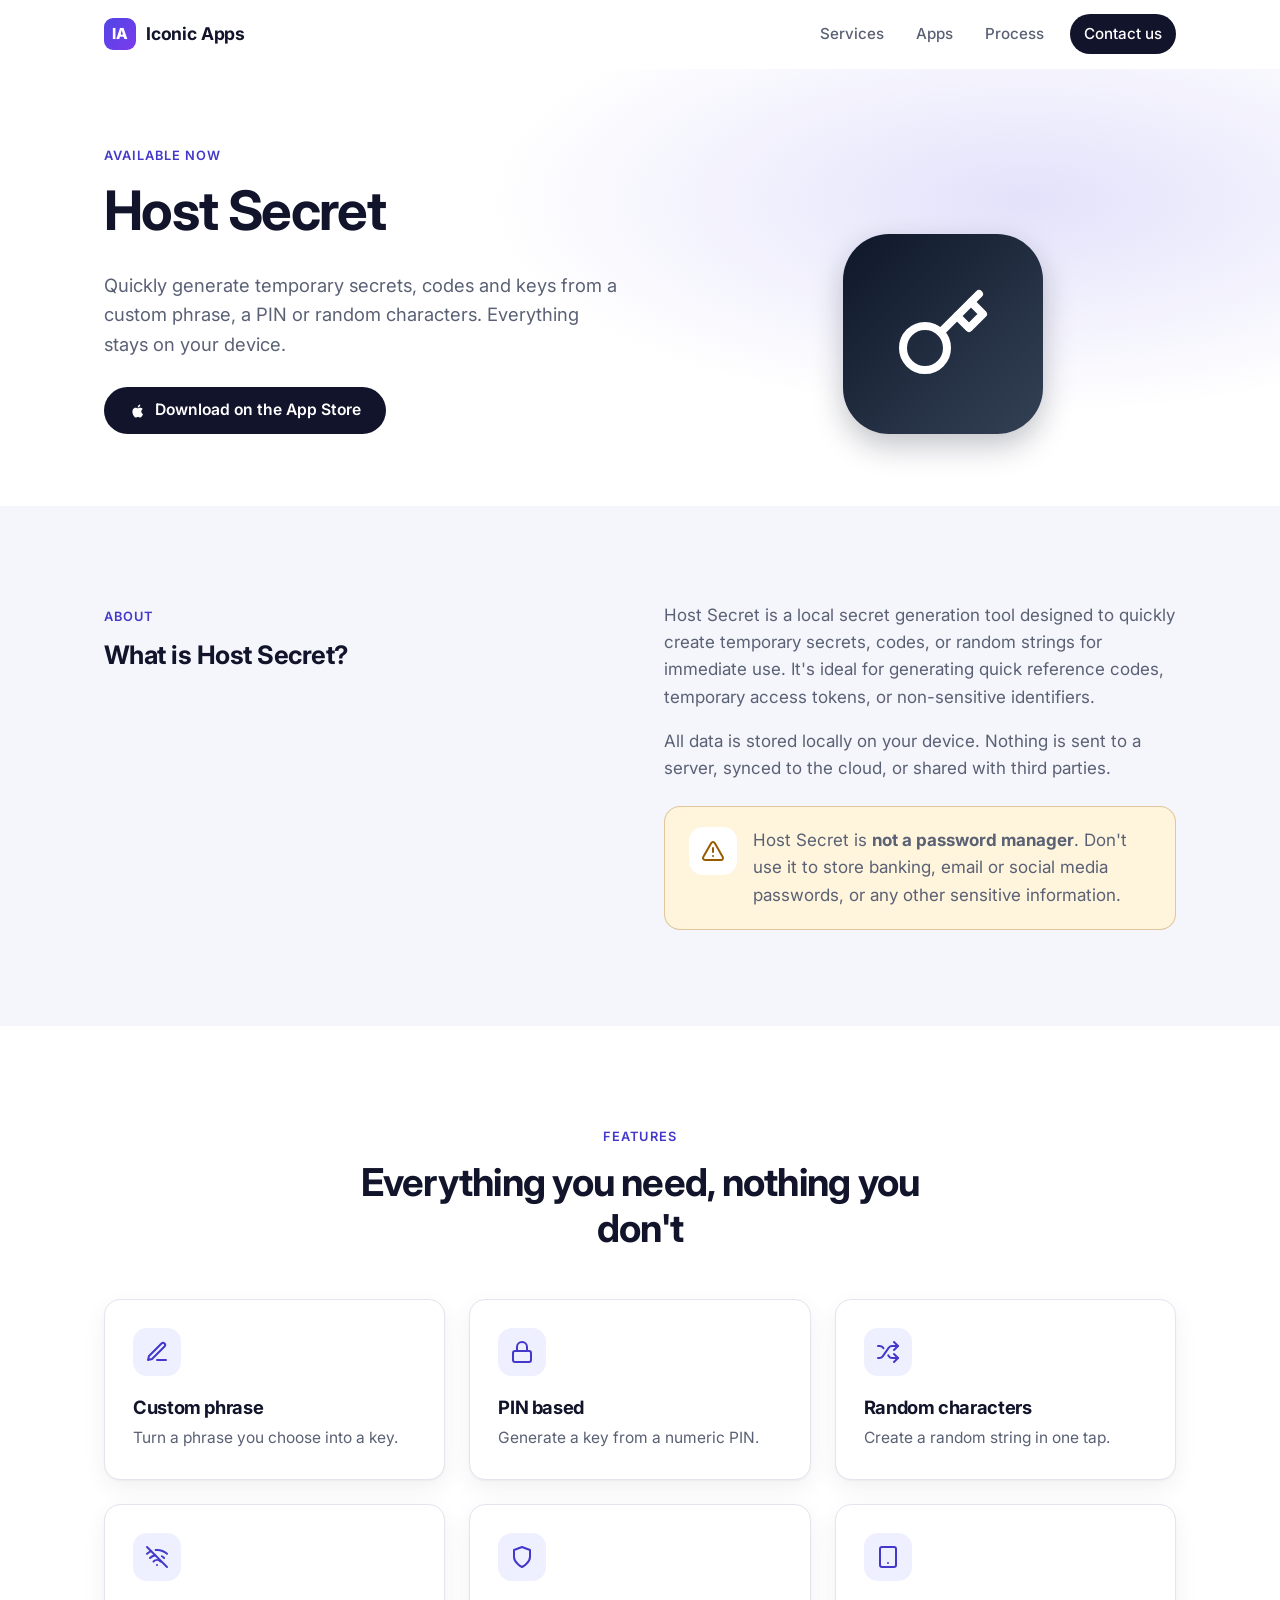
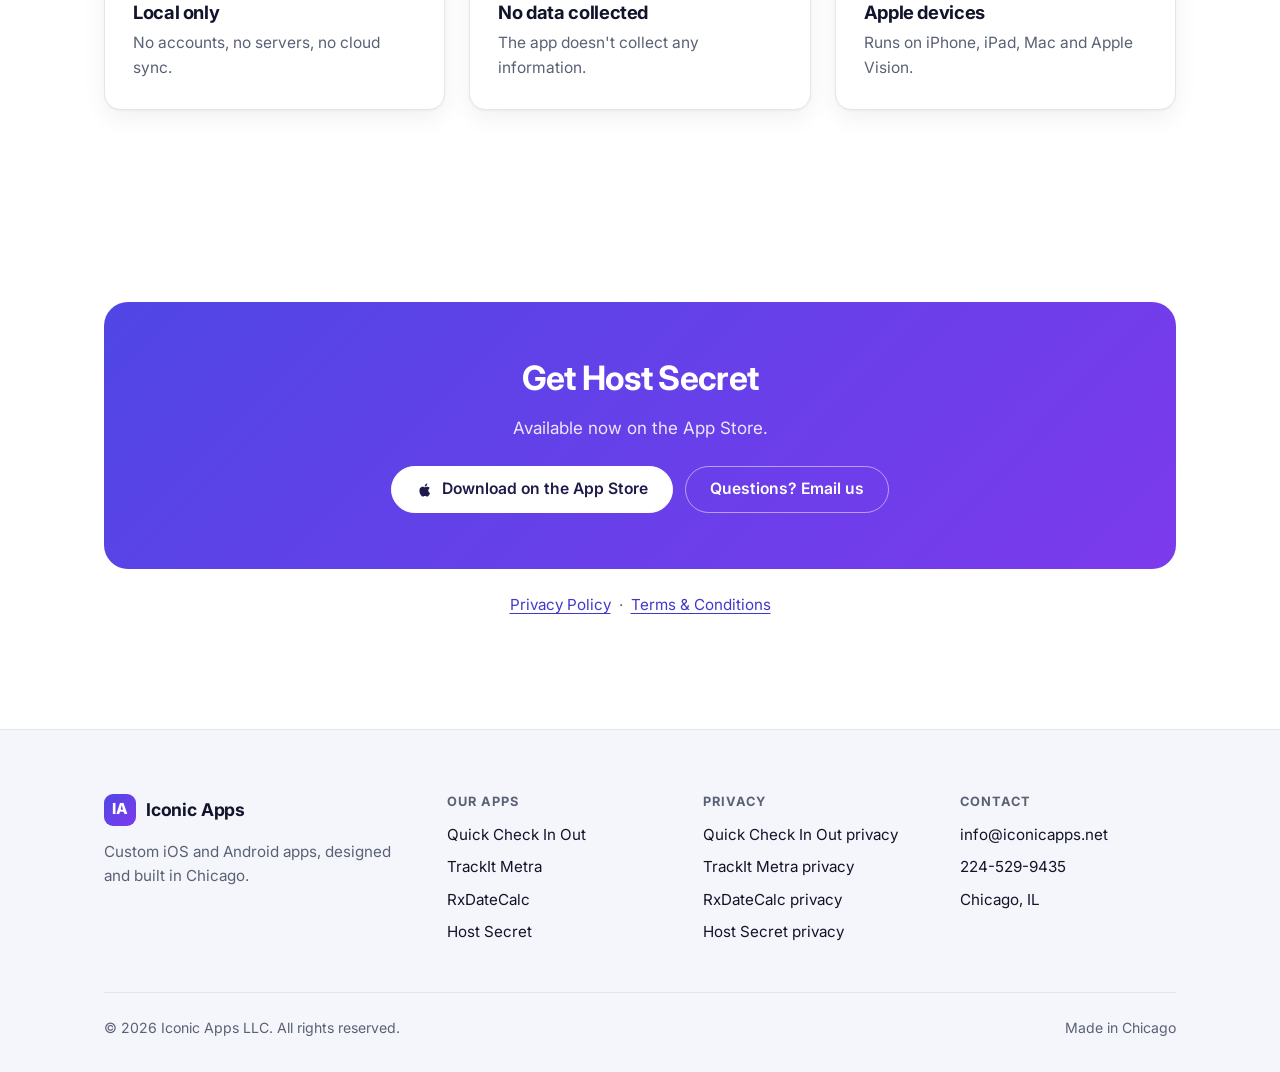
==== hostsecret/index.html @ 909935a1 "Updated site with quick check in" ====
<!DOCTYPE html>
<html lang="en">
<head>
  <meta charset="UTF-8">
  <meta name="viewport" content="width=device-width, initial-scale=1">
  <title>Host Secret | Iconic Apps</title>
  <meta name="description" content="Generate temporary keys from a phrase, a PIN or random characters, all on your device.">
  <link rel="canonical" href="https://iconicapps.net/hostsecret/">
  <meta property="og:type" content="website">
  <meta property="og:site_name" content="Iconic Apps">
  <meta property="og:title" content="Host Secret | Iconic Apps">
  <meta property="og:description" content="Generate temporary keys from a phrase, a PIN or random characters, all on your device.">
  <meta property="og:url" content="https://iconicapps.net/hostsecret/">
  <meta name="theme-color" content="#5046e5">
  <link rel="icon" href="../img/favicon.ico" sizes="any">
  <link rel="icon" type="image/png" sizes="32x32" href="../img/favicon-32x32.png">
  <link rel="apple-touch-icon" href="../img/apple-touch-icon.png">
  <link rel="preconnect" href="https://fonts.googleapis.com">
  <link rel="preconnect" href="https://fonts.gstatic.com" crossorigin>
  <link rel="stylesheet" href="https://fonts.googleapis.com/css2?family=Inter:wght@400;500;600;700;800&display=swap">
  <link rel="stylesheet" href="../css/site.css">
</head>
<body>
  <a class="skip-link" href="#main">Skip to content</a>
  <header class="site-header">
    <div class="container nav">
      <a class="brand" href="../index.html" aria-label="Iconic Apps home">
        <span class="brand-mark" aria-hidden="true">IA</span>
        <span>Iconic Apps</span>
      </a>
      <button class="nav-toggle" type="button" aria-expanded="false" aria-controls="nav-links" aria-label="Menu">
        <svg viewBox="0 0 24 24" fill="none" stroke="currentColor" stroke-width="2" stroke-linecap="round" stroke-linejoin="round" aria-hidden="true"><path d="M4 6h16M4 12h16M4 18h16"/></svg>
      </button>
      <ul class="nav-links" id="nav-links">
        <li><a href="../index.html#services">Services</a></li>
        <li><a href="../index.html#apps">Apps</a></li>
        <li><a href="../index.html#process">Process</a></li>
        <li class="nav-cta"><a href="../index.html#contact">Contact us</a></li>
      </ul>
    </div>
  </header>

  <main id="main">
    <section class="app-hero">
      <div class="container app-hero-grid">
        <div class="app-hero-copy">
          <span class="eyebrow">Available now</span>
          <h1>Host Secret</h1>
          <p class="lede">Quickly generate temporary secrets, codes and keys from a custom phrase, a PIN or random characters. Everything stays on your device.</p>
          <div class="btn-row">
          <a class="btn btn-dark" href="https://apps.apple.com/us/app/id6751931282"><svg viewBox="0 0 24 24" fill="currentColor" aria-hidden="true"><path d="M16.37 12.6c-.02-2.2 1.8-3.26 1.88-3.31-1.03-1.5-2.62-1.7-3.18-1.73-1.35-.14-2.65.8-3.33.8-.69 0-1.75-.78-2.88-.76-1.48.02-2.85.86-3.61 2.19-1.54 2.67-.39 6.62 1.11 8.79.73 1.06 1.6 2.25 2.75 2.2 1.1-.04 1.52-.71 2.85-.71 1.33 0 1.71.71 2.88.69 1.19-.02 1.94-1.08 2.67-2.14.84-1.23 1.19-2.42 1.2-2.48-.03-.01-2.3-.88-2.34-3.54zM14.18 6.13c.61-.74 1.02-1.76.91-2.78-.88.04-1.94.59-2.57 1.32-.56.65-1.06 1.69-.93 2.69.98.08 1.98-.5 2.59-1.23z"/></svg> Download on the App Store</a>
          </div>
        </div>
        <div class="app-hero-visual">
          <span class="app-icon-tile tile-hostsecret"><svg viewBox="0 0 24 24" fill="none" stroke="currentColor" stroke-width="2" stroke-linecap="round" stroke-linejoin="round" aria-hidden="true"><circle cx="7.5" cy="15.5" r="5.5"/><path d="m21 2-9.6 9.6"/><path d="m15.5 7.5 3 3L22 7l-3-3"/></svg></span>
        </div>
      </div>
    </section>

    <section class="section section-soft" id="about">
      <div class="container">
        <div class="grid grid-2" style="gap:48px">
          <div>
            <span class="eyebrow">About</span>
            <h2>What is Host Secret?</h2>
          </div>
          <div style="color:var(--muted)">
            <p>Host Secret is a local secret generation tool designed to quickly create temporary secrets, codes, or random strings for immediate use. It's ideal for generating quick reference codes, temporary access tokens, or non-sensitive identifiers.</p>
            <p>All data is stored locally on your device. Nothing is sent to a server, synced to the cloud, or shared with third parties.</p>
          <div class="callout callout-warn" style="margin-top:24px">
            <span class="icon-badge"><svg viewBox="0 0 24 24" fill="none" stroke="currentColor" stroke-width="2" stroke-linecap="round" stroke-linejoin="round" aria-hidden="true"><path d="m21.73 18-8-14a2 2 0 0 0-3.48 0l-8 14A2 2 0 0 0 4 21h16a2 2 0 0 0 1.73-3"/><path d="M12 9v4M12 17h.01"/></svg></span>
            <p>Host Secret is <strong>not a password manager</strong>. Don't use it to store banking, email or social media passwords, or any other sensitive information.</p>
          </div>
          </div>
        </div>
      </div>
    </section>

    <section class="section" id="features">
      <div class="container">
        <div class="section-head">
          <span class="eyebrow">Features</span>
          <h2>Everything you need, nothing you don't</h2>
        </div>
        <div class="grid grid-3">
          <div class="card">
            <div class="icon-badge"><svg viewBox="0 0 24 24" fill="none" stroke="currentColor" stroke-width="2" stroke-linecap="round" stroke-linejoin="round" aria-hidden="true"><path d="M12 20h9"/><path d="M16.5 3.5a2.12 2.12 0 0 1 3 3L7 19l-4 1 1-4Z"/></svg></div>
            <h3>Custom phrase</h3>
            <p>Turn a phrase you choose into a key.</p>
          </div>
          <div class="card">
            <div class="icon-badge"><svg viewBox="0 0 24 24" fill="none" stroke="currentColor" stroke-width="2" stroke-linecap="round" stroke-linejoin="round" aria-hidden="true"><rect x="3" y="11" width="18" height="11" rx="2"/><path d="M7 11V7a5 5 0 0 1 10 0v4"/></svg></div>
            <h3>PIN based</h3>
            <p>Generate a key from a numeric PIN.</p>
          </div>
          <div class="card">
            <div class="icon-badge"><svg viewBox="0 0 24 24" fill="none" stroke="currentColor" stroke-width="2" stroke-linecap="round" stroke-linejoin="round" aria-hidden="true"><path d="M2 18h1.4c1.3 0 2.5-.6 3.3-1.7l6.1-8.6c.7-1.1 2-1.7 3.3-1.7H22"/><path d="m18 2 4 4-4 4"/><path d="M2 6h1.9c1.5 0 2.9.9 3.6 2.2"/><path d="M22 18h-5.9c-1.3 0-2.6-.7-3.3-1.8l-.5-.8"/><path d="m18 14 4 4-4 4"/></svg></div>
            <h3>Random characters</h3>
            <p>Create a random string in one tap.</p>
          </div>
          <div class="card">
            <div class="icon-badge"><svg viewBox="0 0 24 24" fill="none" stroke="currentColor" stroke-width="2" stroke-linecap="round" stroke-linejoin="round" aria-hidden="true"><path d="M2 2l20 20"/><path d="M8.5 16.5a5 5 0 0 1 7 0"/><path d="M2 8.82a15 15 0 0 1 4.17-2.65"/><path d="M10.66 5c4.01-.36 8.14.9 11.34 3.76"/><path d="M16.85 11.25a10 10 0 0 1 2.22 1.68"/><path d="M5 13a10 10 0 0 1 5.24-2.76"/><path d="M12 20h.01"/></svg></div>
            <h3>Local only</h3>
            <p>No accounts, no servers, no cloud sync.</p>
          </div>
          <div class="card">
            <div class="icon-badge"><svg viewBox="0 0 24 24" fill="none" stroke="currentColor" stroke-width="2" stroke-linecap="round" stroke-linejoin="round" aria-hidden="true"><path d="M12 22s8-4 8-10V5l-8-3-8 3v7c0 6 8 10 8 10z"/></svg></div>
            <h3>No data collected</h3>
            <p>The app doesn't collect any information.</p>
          </div>
          <div class="card">
            <div class="icon-badge"><svg viewBox="0 0 24 24" fill="none" stroke="currentColor" stroke-width="2" stroke-linecap="round" stroke-linejoin="round" aria-hidden="true"><rect x="4" y="2" width="16" height="20" rx="2"/><path d="M12 18h.01"/></svg></div>
            <h3>Apple devices</h3>
            <p>Runs on iPhone, iPad, Mac and Apple Vision.</p>
          </div>
        </div>
      </div>
    </section>

    <section class="section" id="download">
      <div class="container">
        <div class="cta-band">
          <h2>Get Host Secret</h2>
          <p>Available now on the App Store.</p>
          <div class="btn-row">
            <a class="btn btn-secondary" href="https://apps.apple.com/us/app/id6751931282"><svg viewBox="0 0 24 24" fill="currentColor" aria-hidden="true"><path d="M16.37 12.6c-.02-2.2 1.8-3.26 1.88-3.31-1.03-1.5-2.62-1.7-3.18-1.73-1.35-.14-2.65.8-3.33.8-.69 0-1.75-.78-2.88-.76-1.48.02-2.85.86-3.61 2.19-1.54 2.67-.39 6.62 1.11 8.79.73 1.06 1.6 2.25 2.75 2.2 1.1-.04 1.52-.71 2.85-.71 1.33 0 1.71.71 2.88.69 1.19-.02 1.94-1.08 2.67-2.14.84-1.23 1.19-2.42 1.2-2.48-.03-.01-2.3-.88-2.34-3.54zM14.18 6.13c.61-.74 1.02-1.76.91-2.78-.88.04-1.94.59-2.57 1.32-.56.65-1.06 1.69-.93 2.69.98.08 1.98-.5 2.59-1.23z"/></svg> Download on the App Store</a>
            <a class="btn btn-ghost" href="mailto:info@iconicapps.net?subject=Host%20Secret%20support">Questions? Email us</a>
          </div>
        </div>
        <p style="text-align:center;margin-top:24px;color:var(--muted);font-size:0.95rem">
          <a href="privacy-policy.html">Privacy Policy</a> &nbsp;·&nbsp; <a href="terms-and-conditions.html">Terms &amp; Conditions</a>
        </p>
      </div>
    </section>
  </main>

  <footer class="site-footer">
    <div class="container">
      <div class="footer-grid">
        <div class="footer-brand">
          <a class="brand" href="../index.html">
            <span class="brand-mark" aria-hidden="true">IA</span>
            <span>Iconic Apps</span>
          </a>
          <p>Custom iOS and Android apps, designed and built in Chicago.</p>
        </div>
        <div>
          <h2>Our apps</h2>
          <ul>
          <li><a href="../quick-check-in-out/index.html">Quick Check In Out</a></li>
          <li><a href="../trackit-metra/index.html">TrackIt Metra</a></li>
          <li><a href="../rxdatecalc/index.html">RxDateCalc</a></li>
          <li><a href="../hostsecret/index.html">Host Secret</a></li>
          </ul>
        </div>
        <div>
          <h2>Privacy</h2>
          <ul>
          <li><a href="../quick-check-in-out/privacy-policy.html">Quick Check In Out privacy</a></li>
          <li><a href="../trackit-metra/privacy-policy.html">TrackIt Metra privacy</a></li>
          <li><a href="../rxdatecalc/privacy-policy.html">RxDateCalc privacy</a></li>
          <li><a href="../hostsecret/privacy-policy.html">Host Secret privacy</a></li>
          </ul>
        </div>
        <div>
          <h2>Contact</h2>
          <ul>
            <li><a href="mailto:info@iconicapps.net">info@iconicapps.net</a></li>
            <li><a href="tel:+12245299435">224-529-9435</a></li>
            <li>Chicago, IL</li>
          </ul>
        </div>
      </div>
      <div class="footer-bottom">
        <span>&copy; <span data-year>2026</span> Iconic Apps LLC. All rights reserved.</span>
        <span>Made in Chicago</span>
      </div>
    </div>
  </footer>

  <script src="../js/site.js"></script>
</body>
</html>
---- css/site.css ----
/* Iconic Apps — shared site styles */

:root {
  --bg: #ffffff;
  --bg-soft: #f5f6fb;
  --surface: #ffffff;
  --text: #11142a;
  --muted: #5a6175;
  --border: #e3e5ef;
  --brand: #5046e5;
  --brand-2: #7c3aed;
  --brand-ink: #ffffff;
  --brand-soft: #eef0ff;
  --brand-text: #4338ca;
  --success: #15803d;
  --success-soft: #e8f6ed;
  --warn: #9a5b00;
  --warn-soft: #fff4dc;
  --shadow: 0 1px 2px rgba(17, 20, 42, 0.04), 0 8px 24px rgba(17, 20, 42, 0.06);
  --shadow-lg: 0 2px 4px rgba(17, 20, 42, 0.05), 0 20px 48px rgba(17, 20, 42, 0.12);
  --radius: 16px;
  --radius-sm: 10px;
  --container: 1120px;
  --header-h: 68px;
  color-scheme: light;
}

@media (prefers-color-scheme: dark) {
  :root {
    --bg: #0b0d16;
    --bg-soft: #10131f;
    --surface: #151a29;
    --text: #e9ebf4;
    --muted: #a3aac0;
    --border: #262c40;
    --brand: #7c7cff;
    --brand-2: #a78bfa;
    --brand-ink: #0b0d16;
    --brand-soft: #1d2142;
    --brand-text: #a5a8ff;
    --success: #4ade80;
    --success-soft: #11291c;
    --warn: #fbbf24;
    --warn-soft: #2c2210;
    --shadow: 0 1px 2px rgba(0, 0, 0, 0.3), 0 8px 24px rgba(0, 0, 0, 0.25);
    --shadow-lg: 0 2px 4px rgba(0, 0, 0, 0.3), 0 20px 48px rgba(0, 0, 0, 0.4);
    color-scheme: dark;
  }
}

*,
*::before,
*::after {
  box-sizing: border-box;
}

html {
  scroll-behavior: smooth;
  scroll-padding-top: calc(var(--header-h) + 16px);
  -webkit-text-size-adjust: 100%;
}

@media (prefers-reduced-motion: reduce) {
  html { scroll-behavior: auto; }
  *, *::before, *::after { transition: none !important; animation: none !important; }
}

body {
  margin: 0;
  background: var(--bg);
  color: var(--text);
  font-family: "Inter", -apple-system, BlinkMacSystemFont, "Segoe UI", Roboto, "Helvetica Neue", Arial, sans-serif;
  font-size: 17px;
  line-height: 1.6;
  -webkit-font-smoothing: antialiased;
}

img { max-width: 100%; display: block; }

a { color: var(--brand-text); text-decoration-thickness: 1px; text-underline-offset: 3px; }
a:hover { color: var(--brand); }

h1, h2, h3, h4 {
  line-height: 1.2;
  letter-spacing: -0.02em;
  margin: 0 0 0.5em;
  font-weight: 700;
}

p { margin: 0 0 1em; }

.container {
  width: 100%;
  max-width: var(--container);
  margin: 0 auto;
  padding: 0 24px;
}

@media (max-width: 600px) {
  .container { padding: 0 16px; }
}

.skip-link {
  position: absolute;
  left: -9999px;
  top: 8px;
  z-index: 100;
  background: var(--surface);
  padding: 8px 14px;
  border-radius: 8px;
}
.skip-link:focus { left: 16px; }

:focus-visible {
  outline: 2px solid var(--brand);
  outline-offset: 3px;
  border-radius: 4px;
}

/* ---------- Header ---------- */

.site-header {
  position: sticky;
  top: 0;
  z-index: 50;
  background: color-mix(in srgb, var(--bg) 85%, transparent);
  backdrop-filter: saturate(180%) blur(14px);
  -webkit-backdrop-filter: saturate(180%) blur(14px);
  border-bottom: 1px solid transparent;
  transition: border-color 0.2s ease;
}
.site-header.is-scrolled { border-bottom-color: var(--border); }

.nav {
  display: flex;
  align-items: center;
  justify-content: space-between;
  height: var(--header-h);
  gap: 16px;
}

.brand {
  display: inline-flex;
  align-items: center;
  gap: 10px;
  font-weight: 700;
  font-size: 1.1rem;
  letter-spacing: -0.01em;
  color: var(--text);
  text-decoration: none;
}
.brand:hover { color: var(--text); }

.brand-mark {
  width: 32px;
  height: 32px;
  border-radius: 9px;
  background: linear-gradient(135deg, var(--brand), var(--brand-2));
  display: grid;
  place-items: center;
  color: #fff;
  font-size: 0.95rem;
  font-weight: 800;
}

.nav-links {
  display: flex;
  align-items: center;
  gap: 4px;
  list-style: none;
  margin: 0;
  padding: 0;
}

.nav-links a {
  display: block;
  padding: 8px 14px;
  border-radius: 999px;
  color: var(--muted);
  font-weight: 500;
  font-size: 0.95rem;
  text-decoration: none;
  transition: color 0.15s ease, background 0.15s ease;
}
.nav-links a:hover,
.nav-links a[aria-current="page"] { color: var(--text); background: var(--bg-soft); }

.nav-links .nav-cta a {
  background: var(--text);
  color: var(--bg);
  margin-left: 8px;
}
.nav-links .nav-cta a:hover { background: var(--brand); color: #fff; }

.nav-toggle {
  display: none;
  width: 44px;
  height: 44px;
  border: 1px solid var(--border);
  border-radius: 12px;
  background: var(--surface);
  color: var(--text);
  cursor: pointer;
  place-items: center;
}
.nav-toggle svg { width: 20px; height: 20px; }

@media (max-width: 760px) {
  .nav-toggle { display: grid; }
  .nav-links {
    display: none;
    position: absolute;
    top: var(--header-h);
    left: 0;
    right: 0;
    flex-direction: column;
    align-items: stretch;
    gap: 2px;
    padding: 12px 16px 20px;
    background: var(--bg);
    border-bottom: 1px solid var(--border);
    box-shadow: var(--shadow);
  }
  .nav-links.is-open { display: flex; }
  .nav-links a { padding: 12px 14px; border-radius: 10px; }
  .nav-links .nav-cta a { margin: 8px 0 0; text-align: center; }
}

/* ---------- Buttons ---------- */

.btn {
  display: inline-flex;
  align-items: center;
  justify-content: center;
  gap: 8px;
  padding: 13px 24px;
  border-radius: 999px;
  border: 1px solid transparent;
  font: inherit;
  font-weight: 600;
  font-size: 0.98rem;
  line-height: 1.2;
  text-decoration: none;
  cursor: pointer;
  transition: transform 0.15s ease, box-shadow 0.15s ease, background 0.15s ease, color 0.15s ease;
}
.btn svg { width: 18px; height: 18px; flex-shrink: 0; }
.btn:hover { transform: translateY(-1px); }

.btn-primary {
  background: linear-gradient(135deg, var(--brand), var(--brand-2));
  color: #fff;
  box-shadow: 0 6px 20px color-mix(in srgb, var(--brand) 35%, transparent);
}
.btn-primary:hover { color: #fff; box-shadow: 0 10px 28px color-mix(in srgb, var(--brand) 45%, transparent); }

.btn-secondary {
  background: var(--surface);
  color: var(--text);
  border-color: var(--border);
}
.btn-secondary:hover { color: var(--text); border-color: var(--muted); }

.btn-dark {
  background: var(--text);
  color: var(--bg);
}
.btn-dark:hover { color: var(--bg); }

.btn[aria-disabled="true"] {
  background: var(--bg-soft);
  color: var(--muted);
  border-color: var(--border);
  box-shadow: none;
  cursor: default;
  transform: none;
}

.btn-row { display: flex; flex-wrap: wrap; gap: 12px; }

/* ---------- Sections ---------- */

.section { padding: 96px 0; }
.section-soft { background: var(--bg-soft); }

@media (max-width: 600px) {
  .section { padding: 64px 0; }
}

.section-head {
  max-width: 640px;
  margin: 0 auto 48px;
  text-align: center;
}
.section-head h2 { font-size: clamp(1.8rem, 3.5vw, 2.4rem); }
.section-head p { color: var(--muted); font-size: 1.08rem; margin: 0; }

.eyebrow {
  display: inline-block;
  font-size: 0.8rem;
  font-weight: 600;
  letter-spacing: 0.08em;
  text-transform: uppercase;
  color: var(--brand-text);
  margin-bottom: 12px;
}

.grid { display: grid; gap: 24px; }
.grid-2 { grid-template-columns: repeat(2, minmax(0, 1fr)); }
.grid-3 { grid-template-columns: repeat(3, minmax(0, 1fr)); }
.grid-4 { grid-template-columns: repeat(4, minmax(0, 1fr)); }

@media (max-width: 960px) {
  .grid-3, .grid-4 { grid-template-columns: repeat(2, minmax(0, 1fr)); }
}
@media (max-width: 600px) {
  .grid-2, .grid-3, .grid-4 { grid-template-columns: minmax(0, 1fr); }
}

.card {
  background: var(--surface);
  border: 1px solid var(--border);
  border-radius: var(--radius);
  padding: 28px;
  box-shadow: var(--shadow);
}
.card h3 { font-size: 1.15rem; margin-bottom: 8px; }
.card p { color: var(--muted); font-size: 0.97rem; margin: 0; }

.icon-badge {
  width: 48px;
  height: 48px;
  border-radius: 14px;
  background: var(--brand-soft);
  color: var(--brand-text);
  display: grid;
  place-items: center;
  margin-bottom: 20px;
}
.icon-badge svg { width: 24px; height: 24px; }

/* ---------- Hero (home) ---------- */

.hero {
  position: relative;
  overflow: hidden;
  padding: 96px 0 104px;
  text-align: center;
}
.hero::before {
  content: "";
  position: absolute;
  inset: -40% -10% auto;
  height: 120%;
  background:
    radial-gradient(40% 50% at 30% 40%, color-mix(in srgb, var(--brand) 22%, transparent), transparent 70%),
    radial-gradient(35% 45% at 72% 35%, color-mix(in srgb, var(--brand-2) 20%, transparent), transparent 70%);
  z-index: -1;
  pointer-events: none;
}

.hero h1 {
  font-size: clamp(2.4rem, 6vw, 4rem);
  letter-spacing: -0.035em;
  max-width: 820px;
  margin: 0 auto 20px;
}
.hero h1 .accent {
  background: linear-gradient(135deg, var(--brand), var(--brand-2));
  -webkit-background-clip: text;
  background-clip: text;
  color: transparent;
}
.hero .lede {
  font-size: clamp(1.05rem, 2vw, 1.25rem);
  color: var(--muted);
  max-width: 620px;
  margin: 0 auto 36px;
}
.hero .btn-row { justify-content: center; }

.pill {
  display: inline-flex;
  align-items: center;
  gap: 8px;
  padding: 6px 14px 6px 8px;
  margin-bottom: 24px;
  border: 1px solid var(--border);
  border-radius: 999px;
  background: var(--surface);
  font-size: 0.88rem;
  color: var(--muted);
  text-decoration: none;
}
.pill:hover { color: var(--text); }
.pill .dot {
  background: var(--brand-soft);
  color: var(--brand-text);
  border-radius: 999px;
  padding: 2px 10px;
  font-weight: 600;
  font-size: 0.8rem;
}

.platforms {
  display: flex;
  justify-content: center;
  flex-wrap: wrap;
  gap: 8px 28px;
  margin-top: 56px;
  color: var(--muted);
  font-size: 0.92rem;
}
.platforms span { display: inline-flex; align-items: center; gap: 8px; }
.platforms svg { width: 18px; height: 18px; }

/* ---------- App cards ---------- */

.app-card {
  display: flex;
  flex-direction: column;
  background: var(--surface);
  border: 1px solid var(--border);
  border-radius: var(--radius);
  overflow: hidden;
  box-shadow: var(--shadow);
  color: inherit;
  text-decoration: none;
  transition: transform 0.2s ease, box-shadow 0.2s ease;
}
.app-card:hover { transform: translateY(-4px); box-shadow: var(--shadow-lg); color: inherit; }

.app-media {
  position: relative;
  height: 220px;
  overflow: hidden;
  background: linear-gradient(160deg, var(--brand-soft), var(--bg-soft));
  display: flex;
  justify-content: center;
}
.app-media .shot {
  width: 150px;
  height: auto;
  margin-top: 28px;
  border-radius: 20px 20px 0 0;
  box-shadow: 0 12px 30px rgba(17, 20, 42, 0.25);
  transition: transform 0.3s ease;
}
.app-card:hover .shot { transform: translateY(-6px); }

.app-media .app-icon-lg {
  align-self: center;
  width: 104px;
  height: 104px;
  border-radius: 24px;
  box-shadow: 0 12px 30px rgba(17, 20, 42, 0.25);
}

.app-icon-tile {
  align-self: center;
  width: 104px;
  height: 104px;
  border-radius: 24px;
  display: grid;
  place-items: center;
  color: #fff;
  box-shadow: 0 12px 30px rgba(17, 20, 42, 0.25);
}
.app-icon-tile svg { width: 52px; height: 52px; }
.tile-hostsecret { background: linear-gradient(135deg, #0f172a, #334155); }

.app-body { padding: 22px 24px 24px; display: flex; flex-direction: column; flex: 1; }
.app-body h3 { font-size: 1.15rem; margin-bottom: 6px; }
.app-body p { color: var(--muted); font-size: 0.95rem; margin: 0 0 16px; }

.app-meta {
  margin-top: auto;
  display: flex;
  flex-wrap: wrap;
  gap: 6px;
}

.tag {
  display: inline-block;
  font-size: 0.75rem;
  font-weight: 600;
  padding: 3px 10px;
  border-radius: 999px;
  background: var(--bg-soft);
  color: var(--muted);
  border: 1px solid var(--border);
}
.tag-new { background: var(--brand-soft); color: var(--brand-text); border-color: transparent; }
.tag-soon { background: var(--warn-soft); color: var(--warn); border-color: transparent; }

.app-card .status {
  position: absolute;
  top: 14px;
  left: 14px;
}

/* ---------- Process ---------- */

.steps { counter-reset: step; }
.step { position: relative; padding-top: 8px; }
.step::before {
  counter-increment: step;
  content: "0" counter(step);
  display: block;
  font-size: 0.85rem;
  font-weight: 700;
  color: var(--brand-text);
  margin-bottom: 12px;
  padding-bottom: 12px;
  border-bottom: 2px solid var(--border);
}
.step h3 { font-size: 1.1rem; margin-bottom: 6px; }
.step p { color: var(--muted); font-size: 0.95rem; margin: 0; }

/* ---------- Contact ---------- */

.contact-panel {
  display: grid;
  grid-template-columns: 1.4fr 1fr;
  gap: 0;
  background: var(--surface);
  border: 1px solid var(--border);
  border-radius: 24px;
  overflow: hidden;
  box-shadow: var(--shadow-lg);
}
@media (max-width: 860px) {
  .contact-panel { grid-template-columns: minmax(0, 1fr); }
}

.contact-form { padding: 40px; }
@media (max-width: 600px) {
  .contact-form { padding: 24px; }
}

.field { margin-bottom: 16px; }
.field label {
  display: block;
  font-size: 0.88rem;
  font-weight: 600;
  margin-bottom: 6px;
}
.field input,
.field textarea {
  width: 100%;
  font: inherit;
  font-size: 1rem;
  color: var(--text);
  background: var(--bg);
  border: 1px solid var(--border);
  border-radius: var(--radius-sm);
  padding: 12px 14px;
  transition: border-color 0.15s ease, box-shadow 0.15s ease;
}
.field input:focus,
.field textarea:focus {
  outline: none;
  border-color: var(--brand);
  box-shadow: 0 0 0 4px color-mix(in srgb, var(--brand) 18%, transparent);
}
.field textarea { resize: vertical; min-height: 140px; }
.field-row { display: grid; grid-template-columns: 1fr 1fr; gap: 16px; }
@media (max-width: 600px) {
  .field-row { grid-template-columns: minmax(0, 1fr); gap: 0; }
}
.form-note { font-size: 0.85rem; color: var(--muted); margin: 12px 0 0; }

.contact-aside {
  padding: 40px;
  background: linear-gradient(160deg, var(--brand), var(--brand-2));
  color: #fff;
  display: flex;
  flex-direction: column;
  gap: 8px;
}
@media (max-width: 600px) {
  .contact-aside { padding: 24px; }
}
.contact-aside h3 { font-size: 1.3rem; }
.contact-aside > p { opacity: 0.85; margin-bottom: 16px; }

.contact-line {
  display: flex;
  align-items: center;
  gap: 14px;
  padding: 12px 0;
  color: #fff;
  text-decoration: none;
  border-top: 1px solid rgba(255, 255, 255, 0.18);
  overflow-wrap: anywhere;
}
.contact-line:hover { color: #fff; text-decoration: underline; }
.contact-line .ci {
  width: 40px;
  height: 40px;
  flex-shrink: 0;
  border-radius: 12px;
  background: rgba(255, 255, 255, 0.16);
  display: grid;
  place-items: center;
}
.contact-line svg { width: 18px; height: 18px; }

/* ---------- App detail page ---------- */

.app-hero {
  position: relative;
  overflow: hidden;
  padding: 72px 0 0;
}
.app-hero::before {
  content: "";
  position: absolute;
  inset: 0;
  background: radial-gradient(60% 70% at 80% 30%, color-mix(in srgb, var(--brand) 16%, transparent), transparent 70%);
  z-index: -1;
}
.app-hero-grid {
  display: grid;
  grid-template-columns: 1.2fr 1fr;
  gap: 48px;
  align-items: end;
}
.app-hero-copy { padding-bottom: 72px; }
.app-hero-copy h1 { font-size: clamp(2.2rem, 5vw, 3.4rem); letter-spacing: -0.03em; }
.app-hero-copy .lede { color: var(--muted); font-size: 1.15rem; max-width: 520px; margin-bottom: 28px; }
.app-hero-icon { width: 72px; height: 72px; border-radius: 18px; margin-bottom: 24px; box-shadow: var(--shadow); }
.app-hero-icon.app-icon-tile { width: 72px; height: 72px; border-radius: 18px; }
.app-hero-icon.app-icon-tile svg { width: 36px; height: 36px; }

.app-hero-visual { display: flex; justify-content: center; }
.app-hero-visual .shot {
  width: 280px;
  border-radius: 36px 36px 0 0;
  border: 8px solid var(--text);
  border-bottom: 0;
  box-shadow: var(--shadow-lg);
}
.app-hero-visual .feature-graphic {
  width: 100%;
  max-width: 460px;
  border-radius: var(--radius);
  box-shadow: var(--shadow-lg);
  margin-bottom: 72px;
}
.app-hero-visual .app-icon-tile {
  width: 200px;
  height: 200px;
  border-radius: 46px;
  margin-bottom: 72px;
}
.app-hero-visual .app-icon-tile svg { width: 96px; height: 96px; }

@media (max-width: 860px) {
  .app-hero { padding-top: 48px; }
  .app-hero-grid { grid-template-columns: minmax(0, 1fr); gap: 0; }
  .app-hero-copy { padding-bottom: 40px; }
  .app-hero-visual .shot { width: 220px; }
}

.callout {
  display: flex;
  gap: 16px;
  align-items: flex-start;
  padding: 20px 24px;
  border-radius: var(--radius);
  background: var(--brand-soft);
  border: 1px solid color-mix(in srgb, var(--brand) 25%, transparent);
}
.callout p { margin: 0; }
.callout .icon-badge { margin: 0; flex-shrink: 0; background: var(--surface); }
.callout-warn { background: var(--warn-soft); border-color: color-mix(in srgb, var(--warn) 30%, transparent); }
.callout-warn .icon-badge { color: var(--warn); }

.check-list { list-style: none; padding: 0; margin: 0; display: grid; gap: 14px; }
.check-list li { display: flex; gap: 12px; align-items: flex-start; }
.check-list svg { width: 22px; height: 22px; flex-shrink: 0; color: var(--success); margin-top: 2px; }

.cta-band {
  text-align: center;
  padding: 56px 32px;
  border-radius: 24px;
  background: linear-gradient(135deg, var(--brand), var(--brand-2));
  color: #fff;
}
.cta-band h2 { font-size: clamp(1.6rem, 3vw, 2.1rem); }
.cta-band p { opacity: 0.88; max-width: 520px; margin: 0 auto 24px; }
.cta-band .btn-row { justify-content: center; }
.cta-band .btn-secondary { background: #fff; color: #1e1b4b; border-color: #fff; }
.cta-band .btn-ghost { background: transparent; color: #fff; border-color: rgba(255, 255, 255, 0.5); }
.cta-band .btn-ghost:hover { color: #fff; border-color: #fff; }
@media (max-width: 600px) {
  .cta-band { padding: 40px 20px; }
}

/* ---------- Legal pages ---------- */

.doc-head {
  padding: 64px 0 40px;
  border-bottom: 1px solid var(--border);
  background: var(--bg-soft);
}
.doc-head h1 { font-size: clamp(2rem, 4.5vw, 2.8rem); letter-spacing: -0.03em; margin-bottom: 12px; }
.doc-head .meta { color: var(--muted); margin: 0; }
.doc-head .breadcrumb {
  display: flex;
  flex-wrap: wrap;
  gap: 8px;
  font-size: 0.9rem;
  color: var(--muted);
  margin-bottom: 20px;
}
.doc-head .breadcrumb a { color: var(--muted); text-decoration: none; }
.doc-head .breadcrumb a:hover { color: var(--text); }

.doc-layout {
  display: grid;
  grid-template-columns: minmax(0, 1fr) 260px;
  gap: 64px;
  padding: 56px 0 96px;
}
@media (max-width: 960px) {
  .doc-layout { grid-template-columns: minmax(0, 1fr); gap: 32px; }
  .doc-aside { order: -1; }
}

.doc-aside .card { position: sticky; top: calc(var(--header-h) + 24px); padding: 22px; }
.doc-aside h2 {
  font-size: 0.8rem;
  text-transform: uppercase;
  letter-spacing: 0.08em;
  color: var(--muted);
  margin-bottom: 12px;
}
.doc-aside ul { list-style: none; padding: 0; margin: 0 0 20px; display: grid; gap: 4px; }
.doc-aside ul:last-child { margin-bottom: 0; }
.doc-aside a { color: var(--text); text-decoration: none; font-size: 0.95rem; display: block; padding: 4px 0; }
.doc-aside a:hover,
.doc-aside a[aria-current="page"] { color: var(--brand-text); }
.doc-aside a[aria-current="page"] { font-weight: 600; }

.prose { max-width: 720px; }
.prose h2 {
  font-size: 1.35rem;
  margin: 2.2em 0 0.6em;
  padding-top: 0.2em;
}
.prose h2:first-child { margin-top: 0; }
.prose h3 { font-size: 1.1rem; margin: 1.6em 0 0.5em; }
.prose p,
.prose li { color: color-mix(in srgb, var(--text) 86%, var(--muted)); }
.prose ul,
.prose ol { padding-left: 1.3em; margin: 0 0 1.2em; }
.prose li { margin-bottom: 0.4em; }
.prose li::marker { color: var(--brand-text); }
.prose strong { color: var(--text); }
.prose .callout { margin: 0 0 2em; }
.prose .summary {
  background: var(--surface);
  border: 1px solid var(--border);
  border-radius: var(--radius);
  padding: 24px 28px;
  margin: 0 0 2.4em;
  box-shadow: var(--shadow);
}
.prose .summary h2 { margin-top: 0; font-size: 1.1rem; }
.prose .summary ul { margin: 0; }
.prose table {
  width: 100%;
  border-collapse: collapse;
  margin: 0 0 1.6em;
  font-size: 0.95rem;
}
.prose th,
.prose td {
  text-align: left;
  vertical-align: top;
  padding: 10px 12px;
  border-bottom: 1px solid var(--border);
}
.prose th { font-weight: 600; background: var(--bg-soft); }
.table-wrap { overflow-x: auto; margin: 0 0 1.6em; }
.table-wrap table { margin: 0; min-width: 520px; }

/* ---------- Footer ---------- */

.site-footer {
  border-top: 1px solid var(--border);
  background: var(--bg-soft);
  padding: 64px 0 32px;
  font-size: 0.95rem;
}
.footer-grid {
  display: grid;
  grid-template-columns: 1.4fr repeat(3, 1fr);
  gap: 40px;
}
@media (max-width: 860px) {
  .footer-grid { grid-template-columns: repeat(2, minmax(0, 1fr)); }
  .footer-brand { grid-column: 1 / -1; }
}
.footer-brand p { color: var(--muted); max-width: 320px; margin-top: 14px; }
.site-footer h2 {
  font-size: 0.8rem;
  text-transform: uppercase;
  letter-spacing: 0.08em;
  color: var(--muted);
  margin-bottom: 14px;
}
.site-footer ul { list-style: none; padding: 0; margin: 0; display: grid; gap: 8px; }
.site-footer ul a { color: var(--text); text-decoration: none; }
.site-footer ul a:hover { color: var(--brand-text); }
.footer-bottom {
  margin-top: 48px;
  padding-top: 24px;
  border-top: 1px solid var(--border);
  display: flex;
  flex-wrap: wrap;
  justify-content: space-between;
  gap: 12px;
  color: var(--muted);
  font-size: 0.88rem;
}
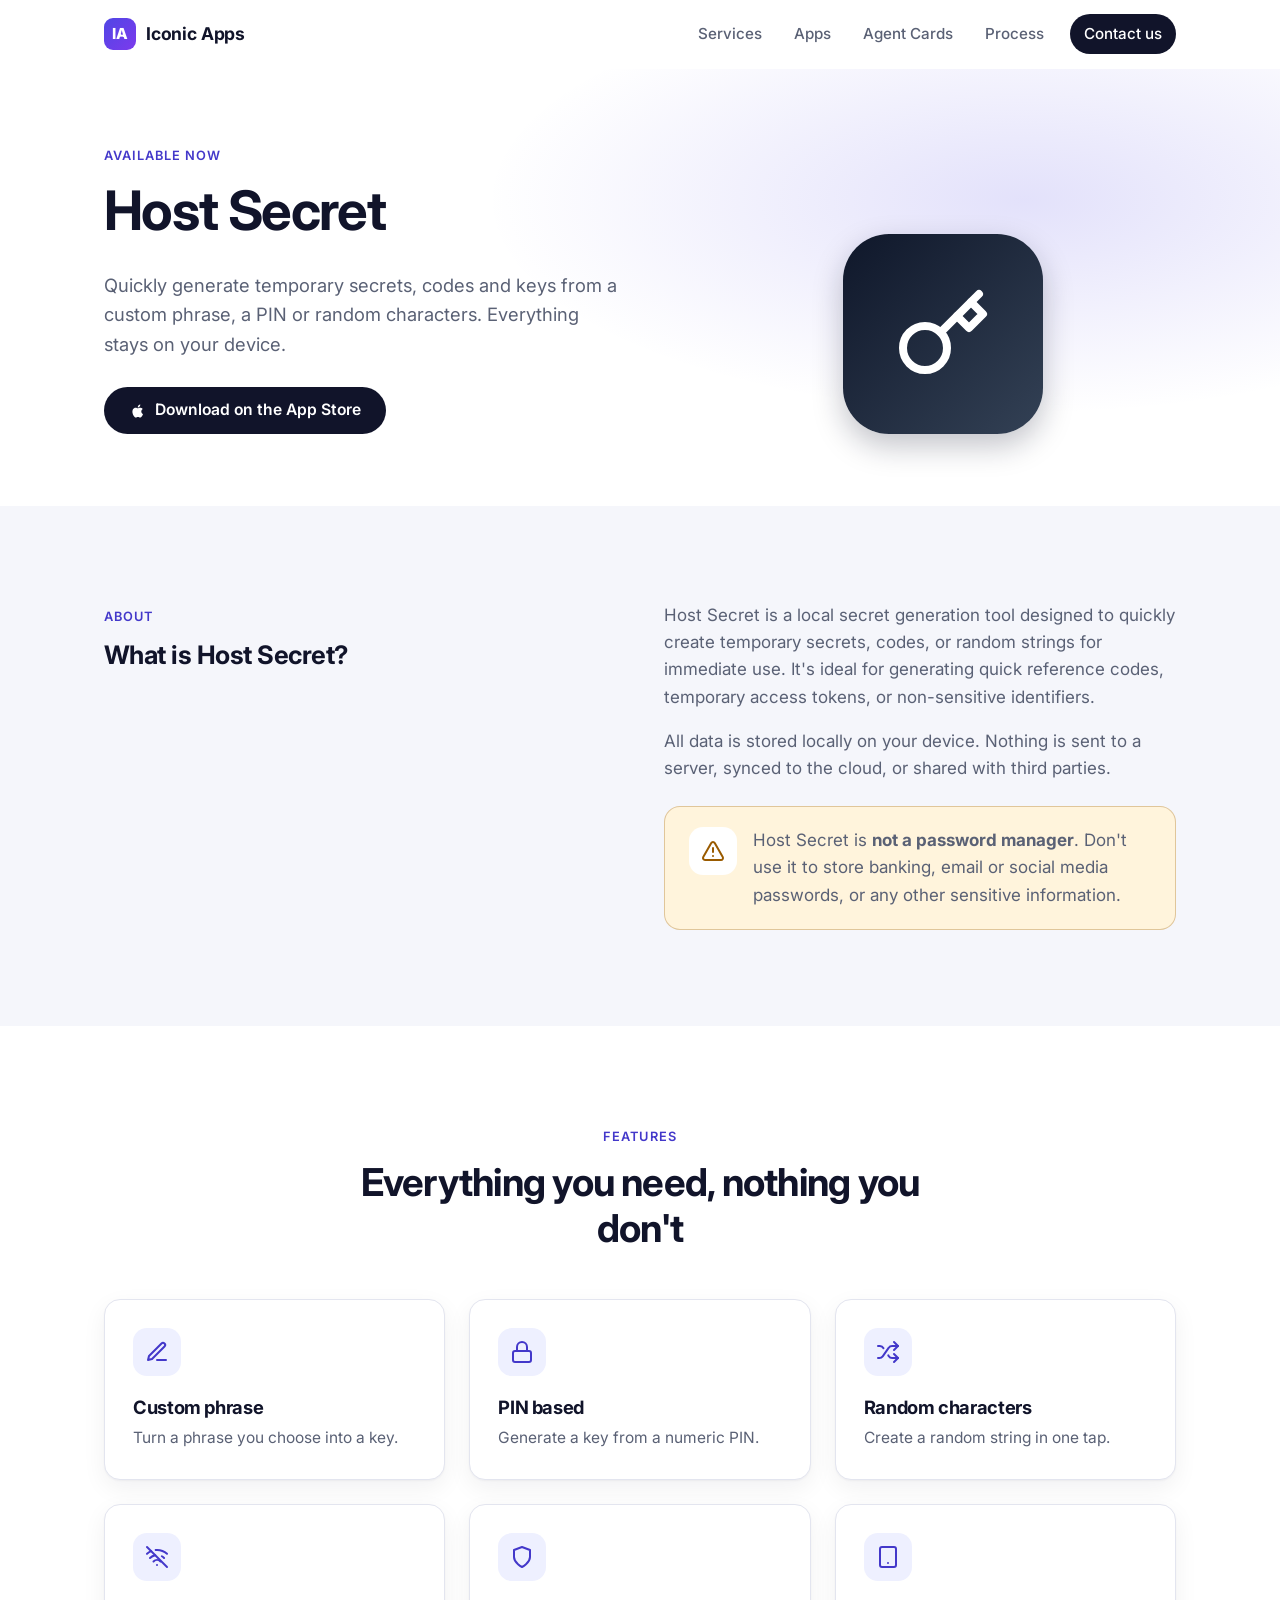
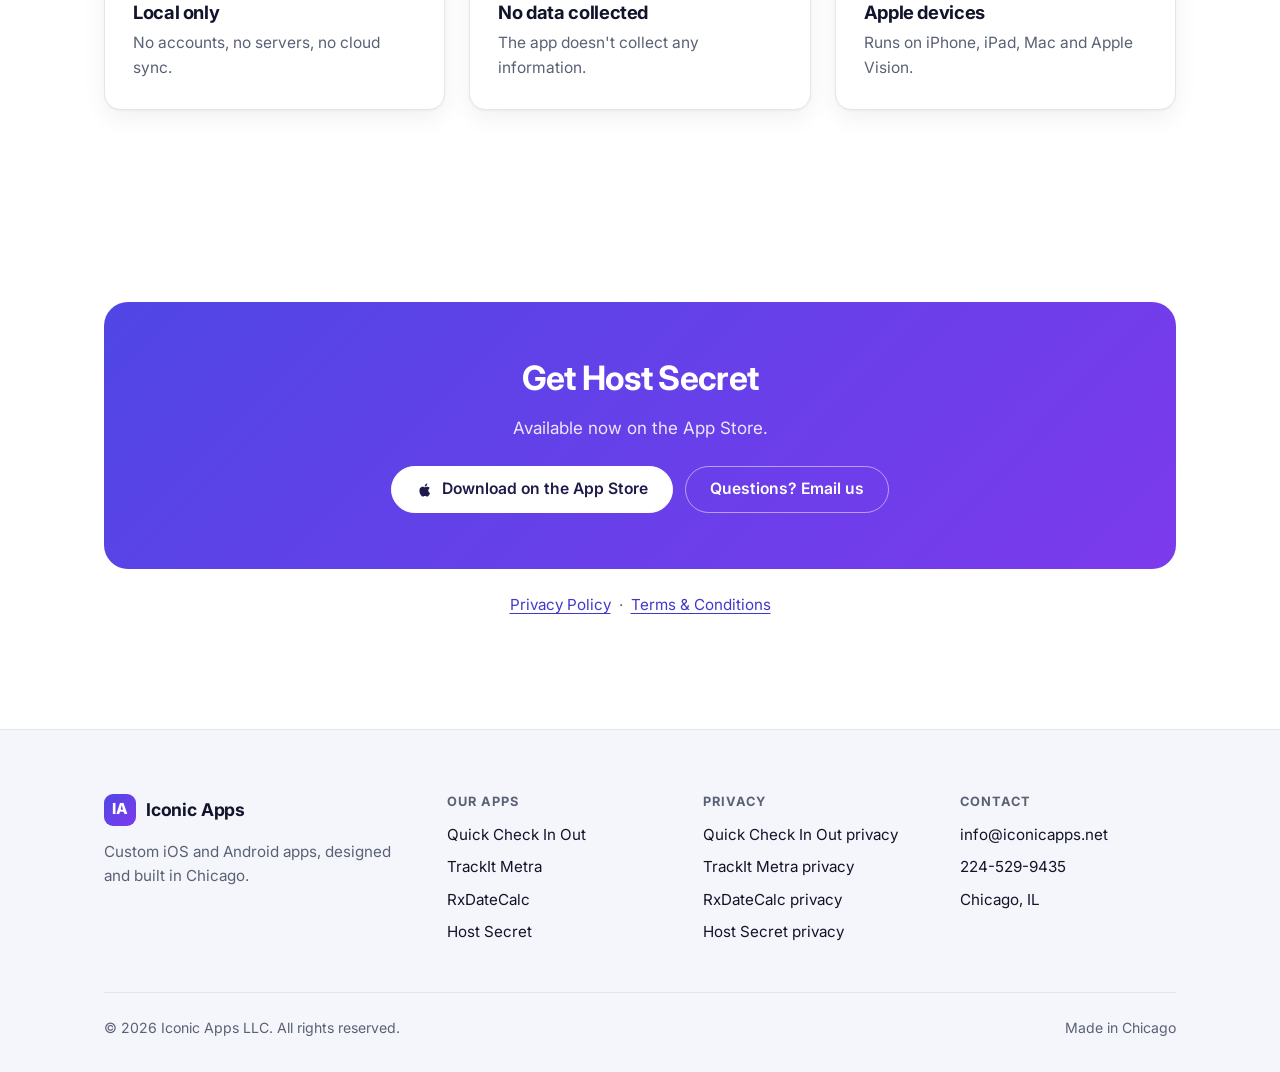
==== commit 40c8daa8: "Updated to include agentic card service" ====
--- a/hostsecret/index.html
+++ b/hostsecret/index.html
@@ -34,6 +34,7 @@
       <ul class="nav-links" id="nav-links">
         <li><a href="../index.html#services">Services</a></li>
         <li><a href="../index.html#apps">Apps</a></li>
+        <li><a href="../agent-cards/index.html">Agent Cards</a></li>
         <li><a href="../index.html#process">Process</a></li>
         <li class="nav-cta"><a href="../index.html#contact">Contact us</a></li>
       </ul>
